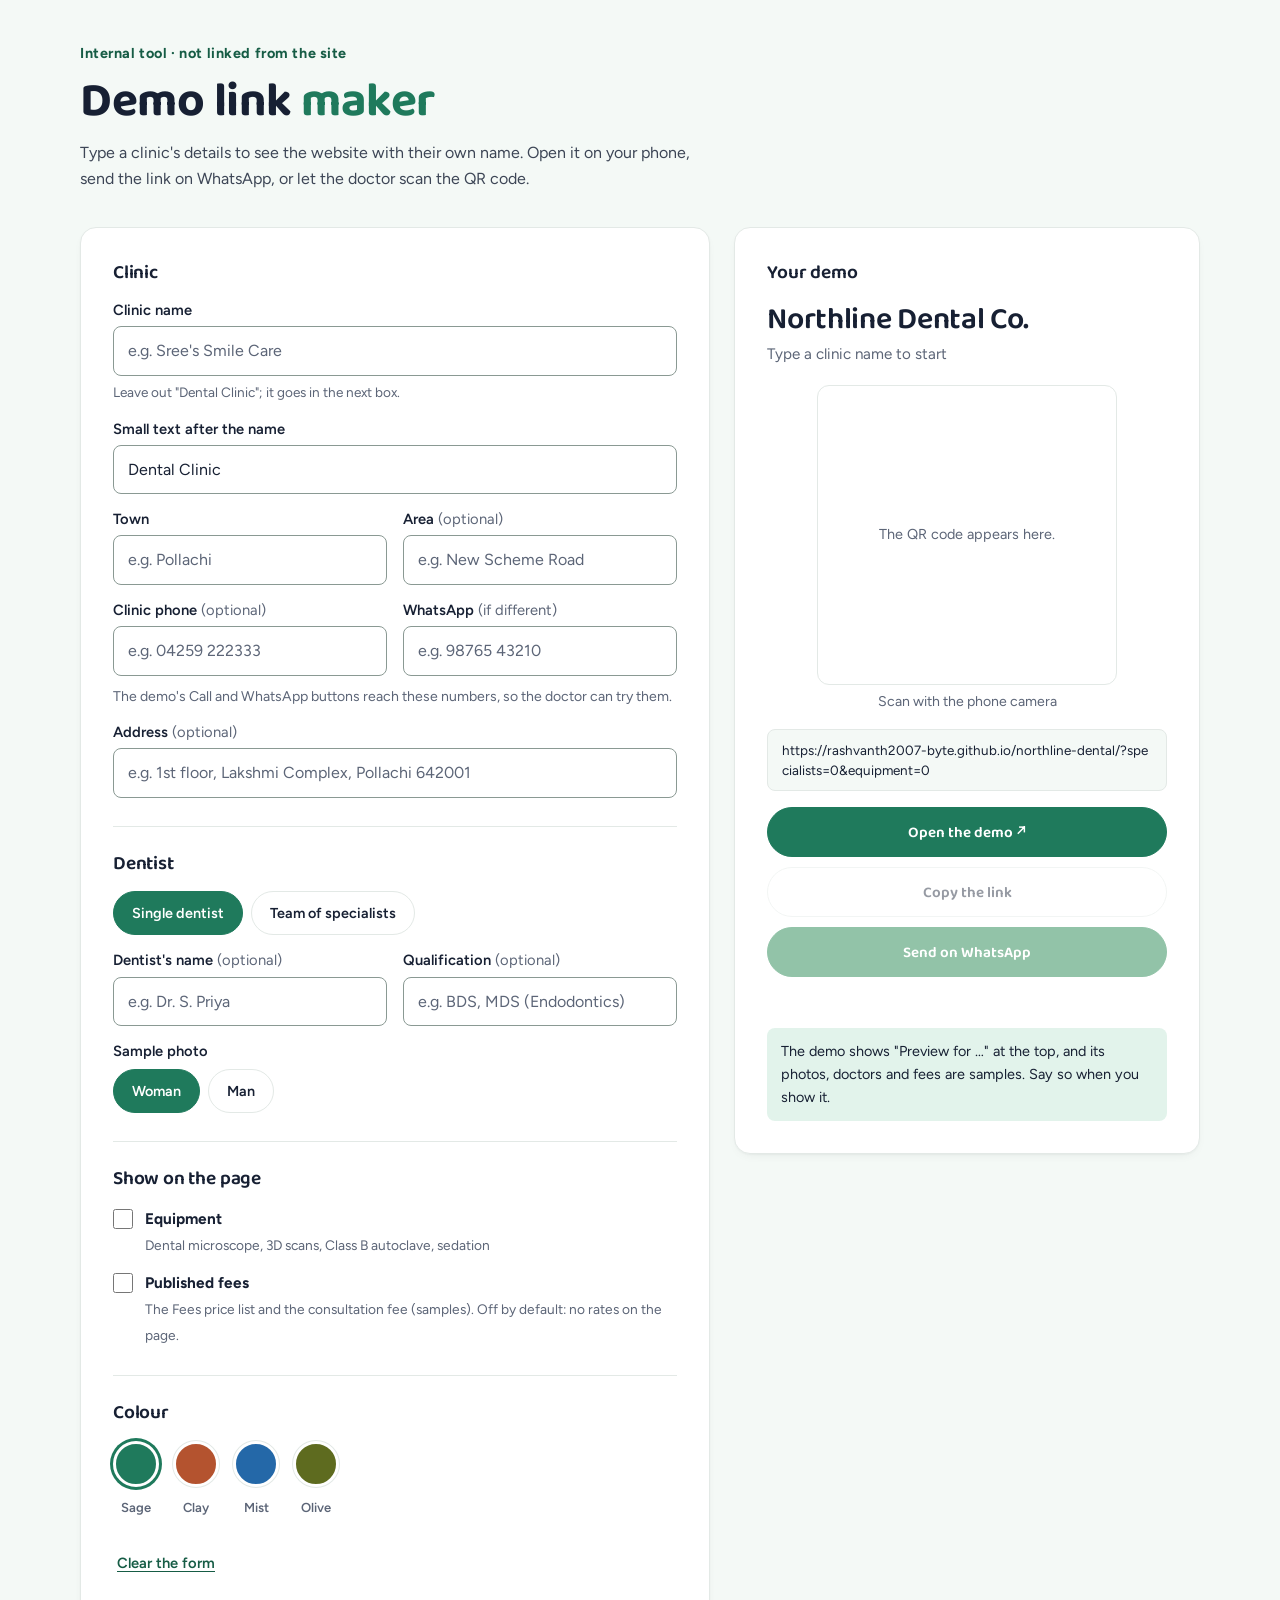
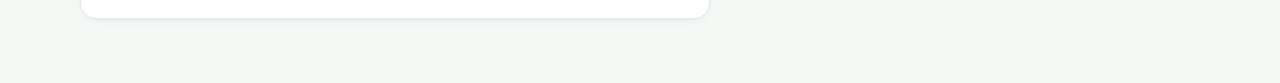
==== demo.html @ 76b37b3d "Northline dental clinic template: hand-designed redesign Hand-designed look (colour shapes, Baloo Th" ====
<!DOCTYPE html>
<html lang="en-IN">
<head>
  <meta charset="UTF-8">
  <meta name="viewport" content="width=device-width, initial-scale=1, viewport-fit=cover">
  <title>Demo Link Maker</title>
  <!-- A tool for you, not for patients: makes links that show the template with a prospective
       client's own clinic name (see js/demo.js). Not linked from the site. -->
  <meta name="robots" content="noindex">
  <link rel="preconnect" href="https://fonts.googleapis.com">
  <link rel="preconnect" href="https://fonts.gstatic.com" crossorigin>
  <link href="https://fonts.googleapis.com/css2?family=Baloo+Thambi+2:wght@500..800&amp;family=Figtree:wght@400..700&amp;display=swap" rel="stylesheet">
  <style>
    :root {
      --bg: #FFFFFF; --bg-soft: #F4F9F6; --ink: #172033; --text: #3D4656; --muted: #5C6577; --line: #E3E9E6; --line-strong: #8A9993;
      --brand: #1F7A5C; --brand-deep: #165C45; --brand-tint: #E2F3EB; --error: #B3261E;
      --wa: #1A9E50; --wa-deep: #0E7A3E;
      --r-sm: 8px; --r-md: 12px; --r-lg: 16px;
      --shadow-1: 0 1px 2px rgba(30,43,39,.04), 0 4px 14px -8px rgba(30,43,39,.14);
      --head: "Baloo Thambi 2", "Figtree", "Segoe UI", system-ui, sans-serif;
      --body: "Figtree", "Segoe UI", system-ui, sans-serif;
    }
    * { box-sizing: border-box; }
    html { -webkit-text-size-adjust: 100%; background: var(--bg-soft); }
    body { margin: 0; background: var(--bg-soft); color: var(--text); font: 400 16px/1.6 var(--body); }
    h1, h2, p { margin: 0; }
    .wrap { max-width: 1200px; margin: 0 auto; padding: 32px clamp(16px, 4vw, 40px) 64px; }
    .top { padding-bottom: 8px; }
    .top__meta { font: 700 .9rem/1.3 var(--body); letter-spacing: .04em; color: var(--brand-deep); margin-bottom: 10px; }
    .top h1 { font: 700 clamp(2rem, 4.6vw, 3rem)/1.15 var(--head); letter-spacing: -.01em; color: var(--ink); }
    .top h1 em { font-style: normal; color: var(--brand); }
    .top p { margin-top: 12px; max-width: 62ch; }
    .grid { display: grid; grid-template-columns: minmax(0, 1.15fr) minmax(0, .85fr); gap: 24px; margin-top: 28px; align-items: start; }
    .card { background: var(--bg); padding: clamp(20px, 3vw, 32px); border-radius: var(--r-lg); box-shadow: var(--shadow-1); border: 1px solid var(--line); }
    .card h2 { font: 600 1.2rem/1.3 var(--head); letter-spacing: -.01em; color: var(--ink); margin: 0 0 16px; }
    .card h2:not(:first-child) { margin-top: 28px; padding-top: 24px; border-top: 1px solid var(--line); }
    .row { display: grid; grid-template-columns: 1fr 1fr; gap: 0 16px; }
    label.f { display: block; margin-bottom: 16px; }
    label.f span { display: block; font: 600 .92rem/1.3 var(--body); color: var(--ink); margin-bottom: 6px; }
    label.f span i { font-style: normal; font-weight: 400; color: var(--muted); }
    label.f small { display: block; font-size: .85rem; color: var(--muted); margin-top: 6px; }
    .note { font: 400 .88rem/1.5 var(--body); color: var(--muted); margin: -6px 0 16px; }
    .note.is-warn { color: var(--error); font-weight: 600; }
    input[type=text], input[type=tel] { width: 100%; min-height: 48px; padding: 11px 14px; border: 1.5px solid var(--line-strong); border-radius: var(--r-sm); font: inherit; color: var(--ink); background: #fff; transition: border-color .2s, box-shadow .2s; }
    input[type=text]::placeholder, input[type=tel]::placeholder { color: var(--muted); }
    input[type=text]:hover, input[type=tel]:hover { border-color: var(--muted); }
    input[type=text]:focus, input[type=tel]:focus { outline: none; border-color: var(--brand); box-shadow: 0 0 0 4px var(--brand-tint); }
    .seg { display: flex; flex-wrap: wrap; gap: 8px; margin-bottom: 16px; }
    .seg label { position: relative; margin: 0; }
    .seg input { position: absolute; opacity: 0; inset: 0; margin: 0; cursor: pointer; }
    .seg span { display: inline-flex; align-items: center; min-height: 44px; padding: 0 18px; border: 1.5px solid var(--line); border-radius: 999px; font: 600 .9rem/1 var(--body); color: var(--ink); background: #fff; transition: background-color .2s, border-color .2s, color .2s; }
    .seg label:hover span { border-color: var(--brand); }
    .seg input:checked + span { background: var(--brand); border-color: var(--brand); color: #fff; }
    .seg input:focus-visible + span { outline: 3px solid var(--brand); outline-offset: 3px; position: relative; z-index: 1; }
    .seg--sw { gap: 14px; }
    .sw span { width: 46px; height: 46px; padding: 0; border-radius: 50%; background: var(--c); border: 3px solid #fff; box-shadow: 0 0 0 1px var(--line); }
    .seg .sw input:checked + span { background: var(--c); border-color: #fff; box-shadow: 0 0 0 3px var(--c); }
    .sw small { display: block; margin-top: 6px; font: 600 .8125rem/1 var(--body); color: var(--muted); text-align: center; }
    .check { display: flex; gap: 12px; align-items: flex-start; margin-bottom: 14px; cursor: pointer; }
    .check input { width: 20px; height: 20px; margin: 2px 0 0; accent-color: var(--brand); flex: none; }
    .check b { display: block; color: var(--ink); font-size: .96rem; font-weight: 700; }
    .check small { color: var(--muted); font-size: .86rem; }
    .label { font: 600 .92rem/1.3 var(--body); color: var(--ink); margin-bottom: 8px; }
    .out { position: sticky; top: 16px; }
    .out__name { font: 600 clamp(1.4rem, 3vw, 1.9rem)/1.2 var(--head); letter-spacing: -.01em; color: var(--ink); overflow-wrap: anywhere; }
    .out__place { font: 400 .95rem/1.4 var(--body); color: var(--muted); margin-top: 6px; }
    .qr { margin: 20px auto 8px; width: min(300px, 100%); aspect-ratio: 1; display: grid; place-items: center; background: #fff; border: 1px solid var(--line); border-radius: var(--r-md); padding: 12px; }
    .qr svg { width: 100%; height: auto; display: block; }
    .qr p { font: 400 .9rem/1.5 var(--body); color: var(--muted); text-align: center; padding: 12px; }
    .hint { text-align: center; font: 400 .88rem/1.3 var(--body); color: var(--muted); }
    .link { margin-top: 18px; padding: 10px 14px; background: var(--bg-soft); border: 1px solid var(--line); border-radius: var(--r-sm); color: var(--ink); font: 400 .84rem/1.5 var(--body); word-break: break-all; max-height: 6em; overflow: auto; }
    .btns { display: grid; gap: 10px; margin-top: 16px; }
    .btn { display: flex; align-items: center; justify-content: center; gap: 8px; min-height: 50px; padding: 0 20px; border: 1.5px solid var(--line); border-radius: 999px; background: #fff; color: var(--ink); font: 600 .95rem/1 var(--head); text-decoration: none; cursor: pointer; transition: background-color .2s, border-color .2s, color .2s; }
    .btn:hover { border-color: var(--brand); color: var(--brand-deep); background: var(--brand-tint); }
    .btn--accent { background: var(--brand); border-color: var(--brand); color: #fff; }
    .btn--accent:hover { background: var(--brand-deep); border-color: var(--brand-deep); color: #fff; }
    .btn--wa { background: var(--wa-deep); border-color: var(--wa-deep); color: #fff; }
    .btn--wa:hover { background: #0A6332; border-color: #0A6332; color: #fff; }
    .btn[aria-disabled=true] { opacity: .45; pointer-events: none; }
    .btn:focus-visible, .clear:focus-visible { outline: 3px solid var(--brand); outline-offset: 3px; }
    .status { min-height: 1.4em; margin-top: 10px; text-align: center; font: 600 .92rem/1.4 var(--body); color: var(--brand-deep); }
    .clear { margin-top: 12px; min-height: 44px; background: none; border: 0; border-radius: 999px; padding: 8px 4px; font: 600 .92rem/1 var(--body); color: var(--brand-deep); text-decoration: underline; text-underline-offset: 3px; cursor: pointer; }
    .tip { margin-top: 20px; padding: 12px 14px; background: var(--brand-tint); border-radius: var(--r-sm); font-size: .9rem; color: var(--ink); }
    @media (max-width: 860px) {
      .grid { grid-template-columns: 1fr; }
      .out { position: static; }
    }
    @media (max-width: 460px) {
      .row { grid-template-columns: 1fr; }
      .card { padding: 20px 16px; border-radius: var(--r-md); }
    }
    @media (prefers-reduced-motion: reduce) { * { transition: none !important; } }
  </style>
</head>
<body>
<div class="wrap">
  <header class="top">
    <p class="top__meta">Internal tool · not linked from the site</p>
    <h1>Demo link <em>maker</em></h1>
    <p>Type a clinic's details to see the website with their own name. Open it on your phone, send the link on WhatsApp, or let the doctor scan the QR code.</p>
  </header>

  <div class="grid">
    <form class="card" id="f" autocomplete="off">
      <h2>Clinic</h2>
      <label class="f"><span>Clinic name</span>
        <input type="text" name="name" placeholder="e.g. Sree's Smile Care" required>
        <small>Leave out "Dental Clinic"; it goes in the next box.</small>
      </label>
      <label class="f"><span>Small text after the name</span>
        <input type="text" name="sub" value="Dental Clinic">
      </label>
      <div class="row">
        <label class="f"><span>Town</span><input type="text" name="town" placeholder="e.g. Pollachi"></label>
        <label class="f"><span>Area <i>(optional)</i></span><input type="text" name="area" placeholder="e.g. New Scheme Road"></label>
      </div>
      <div class="row">
        <label class="f"><span>Clinic phone <i>(optional)</i></span>
          <input type="tel" name="phone" inputmode="tel" placeholder="e.g. 04259 222333">
        </label>
        <label class="f"><span>WhatsApp <i>(if different)</i></span>
          <input type="tel" name="wa" inputmode="tel" placeholder="e.g. 98765 43210">
        </label>
      </div>
      <p class="note" id="phone-note">The demo's Call and WhatsApp buttons reach these numbers, so the doctor can try them.</p>
      <label class="f"><span>Address <i>(optional)</i></span>
        <input type="text" name="address" placeholder="e.g. 1st floor, Lakshmi Complex, Pollachi 642001">
      </label>

      <h2>Dentist</h2>
      <div class="seg" role="radiogroup" aria-label="Clinic type">
        <label><input type="radio" name="team" value="single" checked><span>Single dentist</span></label>
        <label><input type="radio" name="team" value="team"><span>Team of specialists</span></label>
      </div>
      <div class="row">
        <label class="f"><span>Dentist's name <i>(optional)</i></span><input type="text" name="doctor" placeholder="e.g. Dr. S. Priya"></label>
        <label class="f"><span>Qualification <i>(optional)</i></span><input type="text" name="qual" placeholder="e.g. BDS, MDS (Endodontics)"></label>
      </div>
      <div id="photo-row">
        <p class="label">Sample photo</p>
        <div class="seg" role="radiogroup" aria-label="Sample photo">
          <label><input type="radio" name="photo" value="woman" checked><span>Woman</span></label>
          <label><input type="radio" name="photo" value="man"><span>Man</span></label>
        </div>
      </div>

      <h2>Show on the page</h2>
      <label class="check"><input type="checkbox" name="equipment"><span><b>Equipment</b><small>Dental microscope, 3D scans, Class B autoclave, sedation</small></span></label>
      <label class="check"><input type="checkbox" name="prices"><span><b>Published fees</b><small>The Fees price list and the consultation fee (samples). Off by default: no rates on the page.</small></span></label>

      <h2>Colour</h2>
      <div class="seg seg--sw" role="radiogroup" aria-label="Colour">
        <label class="sw"><input type="radio" name="theme" value="sage" checked aria-label="Sage"><span style="--c:#1F7A5C"></span><small>Sage</small></label>
        <label class="sw"><input type="radio" name="theme" value="clay" aria-label="Clay"><span style="--c:#B4532F"></span><small>Clay</small></label>
        <label class="sw"><input type="radio" name="theme" value="mist" aria-label="Mist"><span style="--c:#2468A8"></span><small>Mist</small></label>
        <label class="sw"><input type="radio" name="theme" value="olive" aria-label="Olive"><span style="--c:#5E6B1F"></span><small>Olive</small></label>
      </div>
      <button type="reset" class="clear">Clear the form</button>
    </form>

    <aside class="card out" aria-live="polite">
      <h2>Your demo</h2>
      <p class="out__name" id="o-name">Northline Dental Co.</p>
      <p class="out__place" id="o-place">Type a clinic name to start</p>
      <div class="qr" id="qr"><p>The QR code appears here.</p></div>
      <p class="hint">Scan with the phone camera</p>
      <p class="link" id="o-link"></p>
      <div class="btns">
        <a class="btn btn--accent" id="b-open" target="_blank" rel="noopener">Open the demo &nearr;</a>
        <button type="button" class="btn" id="b-copy">Copy the link</button>
        <a class="btn btn--wa" id="b-wa" target="_blank" rel="noopener">Send on WhatsApp</a>
      </div>
      <p class="status" id="o-status" role="status"></p>
      <p class="tip">The demo shows "Preview for …" at the top, and its photos, doctors and fees are samples. Say so when you show it.</p>
    </aside>
  </div>
</div>

<script src="js/vendor/qrcode-generator.min.js"></script>
<script>
(function () {
  'use strict';
  var form = document.getElementById('f');
  var $ = function (id) { return document.getElementById(id); };
  // The link must open on the doctor's phone, so when this page is opened from your own computer
  // (a file, localhost or a home-network address) it points at the live site instead.
  // EDIT: change LIVE_SITE if the template moves to another address.
  var LIVE_SITE = 'https://rashvanth2007-byte.github.io/northline-dental/';
  var host = window.location.hostname;
  var isLocal = window.location.protocol === 'file:' || !host ||
    /^(localhost|127\.|0\.0\.0\.0|10\.|192\.168\.|172\.(1[6-9]|2\d|3[01])\.|\[::1\]$)/.test(host) || /\.(local|localhost|test)$/.test(host);
  var base = isLocal ? LIVE_SITE : new URL('./', window.location.href).href; // the site's home page, next to this file
  var DEFAULT_THEME = 'sage';

  function val(name) { return (form.elements[name].value || '').replace(/\s+/g, ' ').trim(); }

  function build() {
    var p = new URLSearchParams();
    var name = val('name');
    var single = form.elements.team.value === 'single';
    var sub = val('sub');
    // the demo drops a trailing "Dental Clinic" from the name when it's also the small text (js/demo.js)
    var at = sub ? name.toLowerCase().lastIndexOf(sub.toLowerCase()) : -1;
    var shown = at > 0 && at + sub.length === name.length ? name.slice(0, at).replace(/[\s,–-]+$/, '') : name;
    if (name) p.set('name', name);
    if (sub !== 'Dental Clinic') p.set('sub', sub);
    ['town', 'area', 'phone', 'wa', 'address', 'doctor', 'qual'].forEach(function (k) { if (val(k)) p.set(k, val(k)); });
    if (single) p.set('specialists', '0');
    if (single && form.elements.photo.value === 'man') p.set('photo', 'man');
    if (!form.elements.equipment.checked) p.set('equipment', '0');
    if (form.elements.prices.checked) p.set('prices', '1'); // fees are off unless asked for
    if (form.elements.theme.value !== DEFAULT_THEME) p.set('theme', form.elements.theme.value);
    return { name: name, full: name ? (sub && shown.toLowerCase().indexOf(sub.toLowerCase()) < 0 ? shown + ' ' + sub : shown) : '', url: base + (p.toString() ? '?' + p.toString() : '') };
  }

  // a number's 10 digits ("" if it isn't an Indian number), as js/demo.js reads it
  function tenDigits(value) {
    var d = value.replace(/\D/g, '');
    if (d.length === 12 && d.indexOf('91') === 0) d = d.slice(2);
    else if (d.length === 11 && d.charAt(0) === '0') d = d.slice(1);
    return /^[1-9]\d{9}$/.test(d) ? d : '';
  }
  function isMobile(d) { return /^[6-9]/.test(d); }
  function waNumber() {
    var wa = tenDigits(val('wa'));
    if (!isMobile(wa)) wa = tenDigits(val('phone'));
    return isMobile(wa) ? '91' + wa : '';
  }

  function phoneNote() {
    var note = $('phone-note');
    var bad = ['phone', 'wa'].filter(function (k) { return val(k) && !tenDigits(val(k)); });
    var warning = '';
    if (bad.length) warning = 'Check the ' + (bad[0] === 'wa' ? 'WhatsApp' : 'phone') + ' number: it needs 10 digits, with or without 0 or +91.';
    else if (val('wa') && !isMobile(tenDigits(val('wa')))) warning = 'WhatsApp needs a mobile number (starting 6, 7, 8 or 9).';
    else if (!val('phone') && !val('wa')) warning = !val('name') ? '' : 'Without a number, the demo\'s Call and WhatsApp buttons use the sample number.';
    else if (!waNumber()) warning = 'This looks like a landline. Add a mobile under WhatsApp, or the demo\'s WhatsApp buttons use the sample number.';
    note.textContent = warning || 'The demo\'s Call and WhatsApp buttons reach these numbers, so the doctor can try them.';
    note.classList.toggle('is-warn', !!warning);
  }

  function drawQR(text) {
    var box = $('qr');
    if (!window.qrcode) { box.innerHTML = '<p>The QR code could not load. Copy the link instead.</p>'; return; }
    try {
      var qr = window.qrcode(0, 'M');
      qr.addData(text);
      qr.make();
      box.innerHTML = qr.createSvgTag(4, 8); // 2-module margin + the box padding = a clear quiet zone
      var svg = box.querySelector('svg');
      if (svg) { svg.setAttribute('role', 'img'); svg.setAttribute('aria-label', 'QR code for the demo link'); }
    } catch (e) {
      box.innerHTML = '<p>This link is too long for a QR code. Shorten the address.</p>';
    }
  }

  function update() {
    var d = build();
    var ready = !!d.name;
    $('photo-row').hidden = form.elements.team.value !== 'single';
    phoneNote();
    $('o-name').textContent = d.full || 'Northline Dental Co.';
    $('o-place').textContent = ready ? ([val('area'), val('town')].filter(Boolean).join(', ') || 'Add the town') : 'Type a clinic name to start';
    $('o-link').textContent = d.url;
    $('b-open').href = d.url;
    var message = 'Hello Doctor, I have made a free sample website for ' + (d.full || 'your clinic') + '. Please have a look on your phone:\n' + d.url;
    $('b-wa').href = 'https://wa.me/' + waNumber() + '?text=' + encodeURIComponent(message);
    ['b-wa', 'b-copy'].forEach(function (id) { $(id).setAttribute('aria-disabled', String(!ready)); });
    if (ready) drawQR(d.url);
    else $('qr').innerHTML = '<p>The QR code appears here.</p>';
    $('o-status').textContent = '';
  }

  $('b-copy').addEventListener('click', function () {
    var url = build().url;
    var done = function () { $('o-status').textContent = 'Link copied.'; };
    if (navigator.clipboard && window.isSecureContext) navigator.clipboard.writeText(url).then(done, fallback);
    else fallback();
    function fallback() {
      var t = document.createElement('textarea');
      t.value = url; document.body.appendChild(t); t.select();
      try { document.execCommand('copy'); done(); } catch (e) { $('o-status').textContent = 'Press and hold the link above to copy it.'; }
      t.remove();
    }
  });

  form.addEventListener('input', update);
  form.addEventListener('change', update);
  form.addEventListener('reset', function () { setTimeout(update, 0); });
  form.addEventListener('submit', function (e) { e.preventDefault(); });
  update();
})();
</script>
</body>
</html>
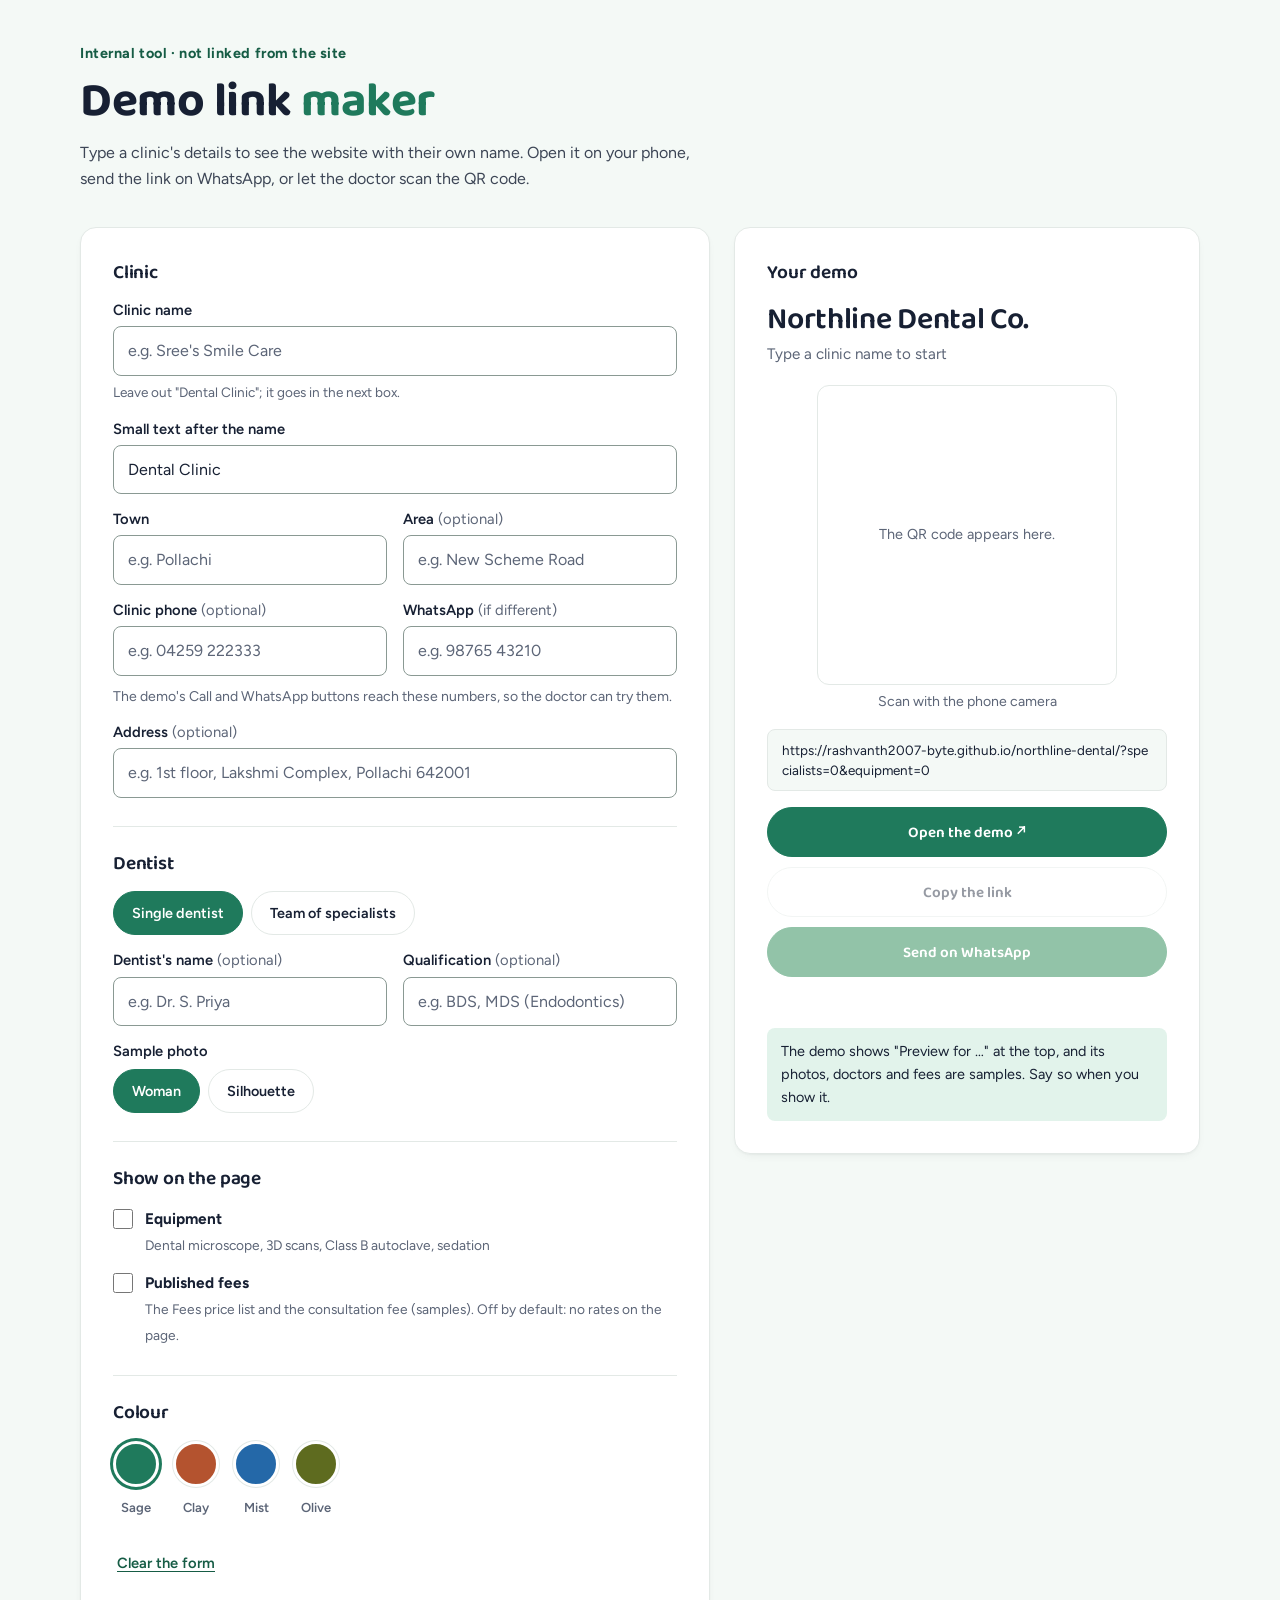
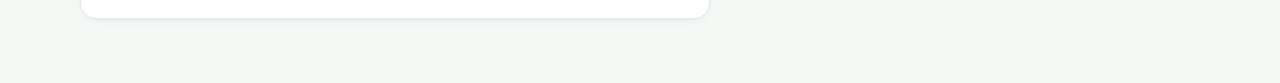
==== commit e718dbc0: "Demo photo: silhouette instead of "Man"; drop the lift mentions The demo builder's "Man" option kept" ====
--- a/demo.html
+++ b/demo.html
@@ -3,6 +3,7 @@
 <head>
   <meta charset="UTF-8">
   <meta name="viewport" content="width=device-width, initial-scale=1, viewport-fit=cover">
+  <link rel="icon" href="data:image/svg+xml,%3Csvg%20xmlns='http://www.w3.org/2000/svg'%20viewBox='0%200%2032%2032'%3E%3Ccircle%20cx='16'%20cy='16'%20r='16'%20fill='%231F7A5C'/%3E%3Cpath%20d='M9%2024V8h3.200l7.600%2010.600V8H23v16h-3.200L12.200%2013.400V24z'%20fill='%23FFFFFF'/%3E%3C/svg%3E">
   <title>Demo Link Maker</title>
   <!-- A tool for you, not for patients: makes links that show the template with a prospective
        client's own clinic name (see js/demo.js). Not linked from the site. -->
@@ -140,7 +141,7 @@
         <p class="label">Sample photo</p>
         <div class="seg" role="radiogroup" aria-label="Sample photo">
           <label><input type="radio" name="photo" value="woman" checked><span>Woman</span></label>
-          <label><input type="radio" name="photo" value="man"><span>Man</span></label>
+          <label><input type="radio" name="photo" value="silhouette"><span>Silhouette</span></label>
         </div>
       </div>
 
@@ -206,7 +207,7 @@
     if (sub !== 'Dental Clinic') p.set('sub', sub);
     ['town', 'area', 'phone', 'wa', 'address', 'doctor', 'qual'].forEach(function (k) { if (val(k)) p.set(k, val(k)); });
     if (single) p.set('specialists', '0');
-    if (single && form.elements.photo.value === 'man') p.set('photo', 'man');
+    if (single && form.elements.photo.value === 'silhouette') p.set('photo', 'silhouette');
     if (!form.elements.equipment.checked) p.set('equipment', '0');
     if (form.elements.prices.checked) p.set('prices', '1'); // fees are off unless asked for
     if (form.elements.theme.value !== DEFAULT_THEME) p.set('theme', form.elements.theme.value);
